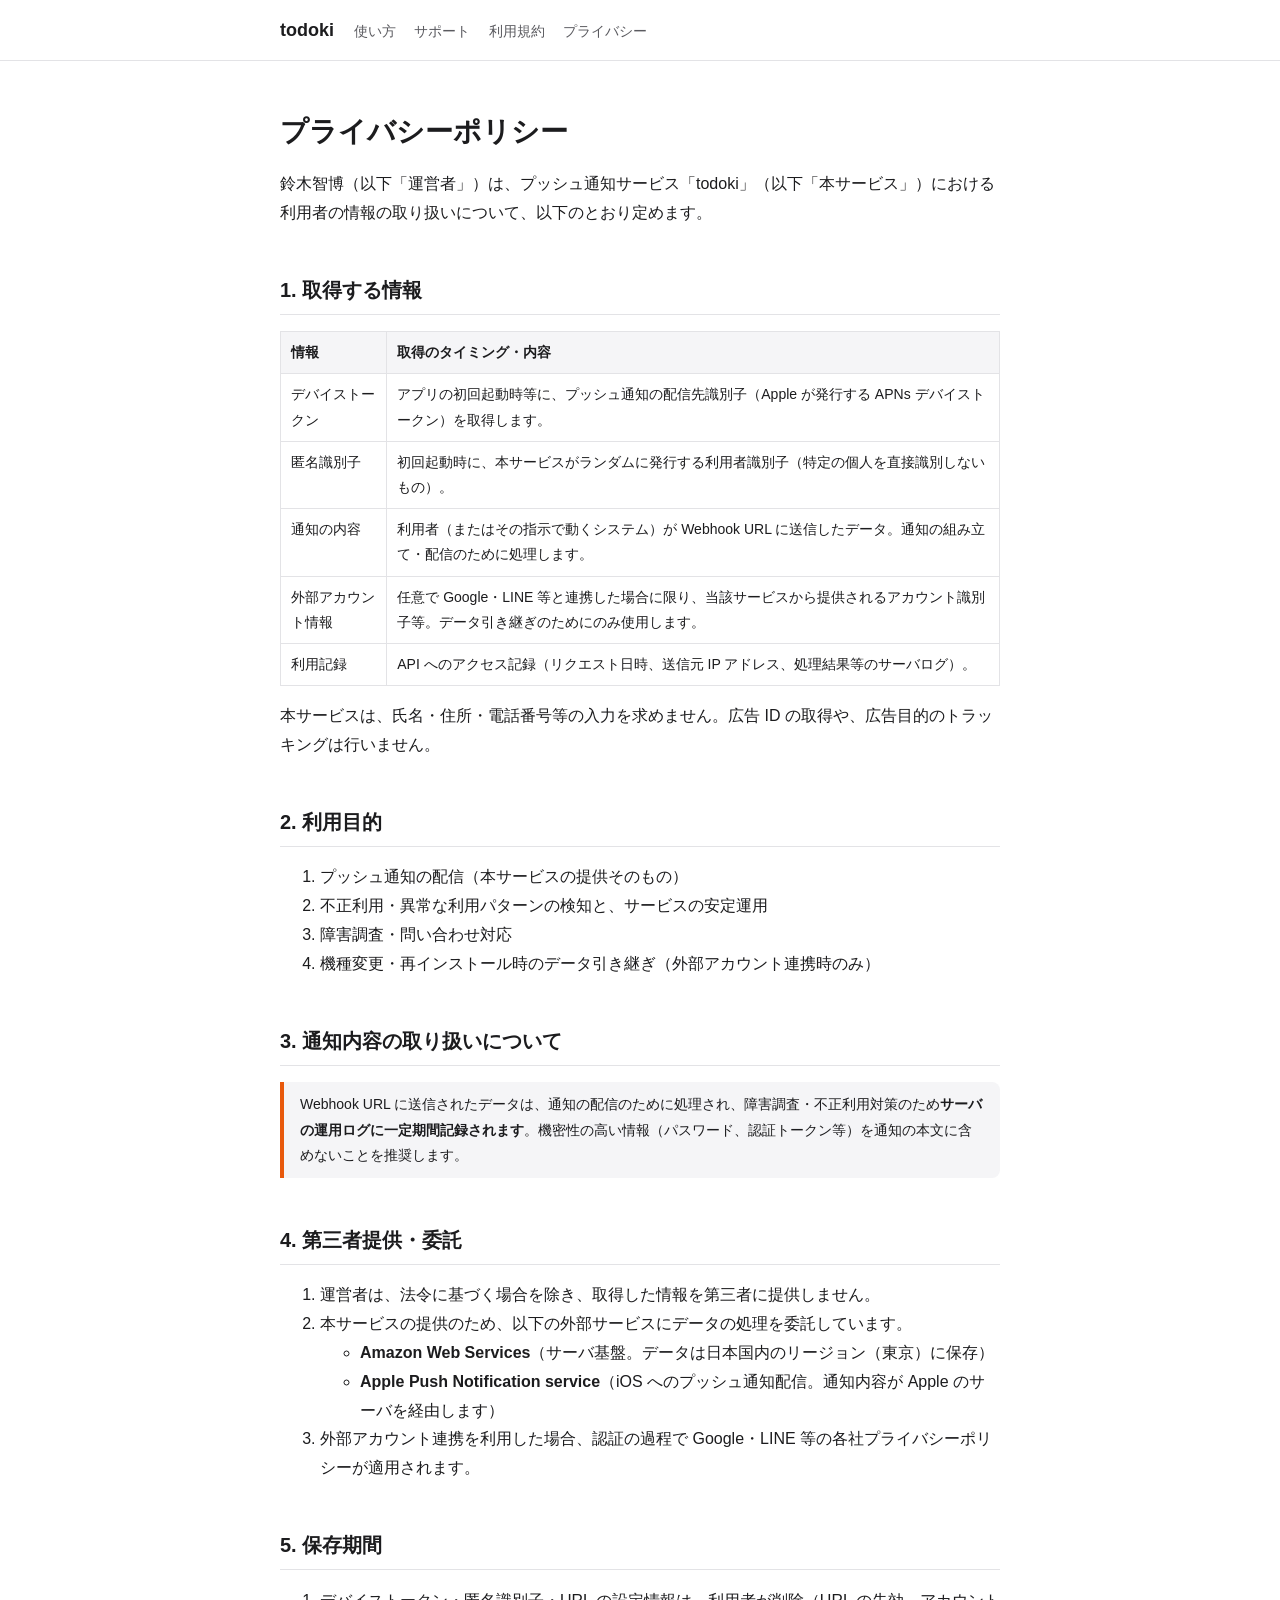
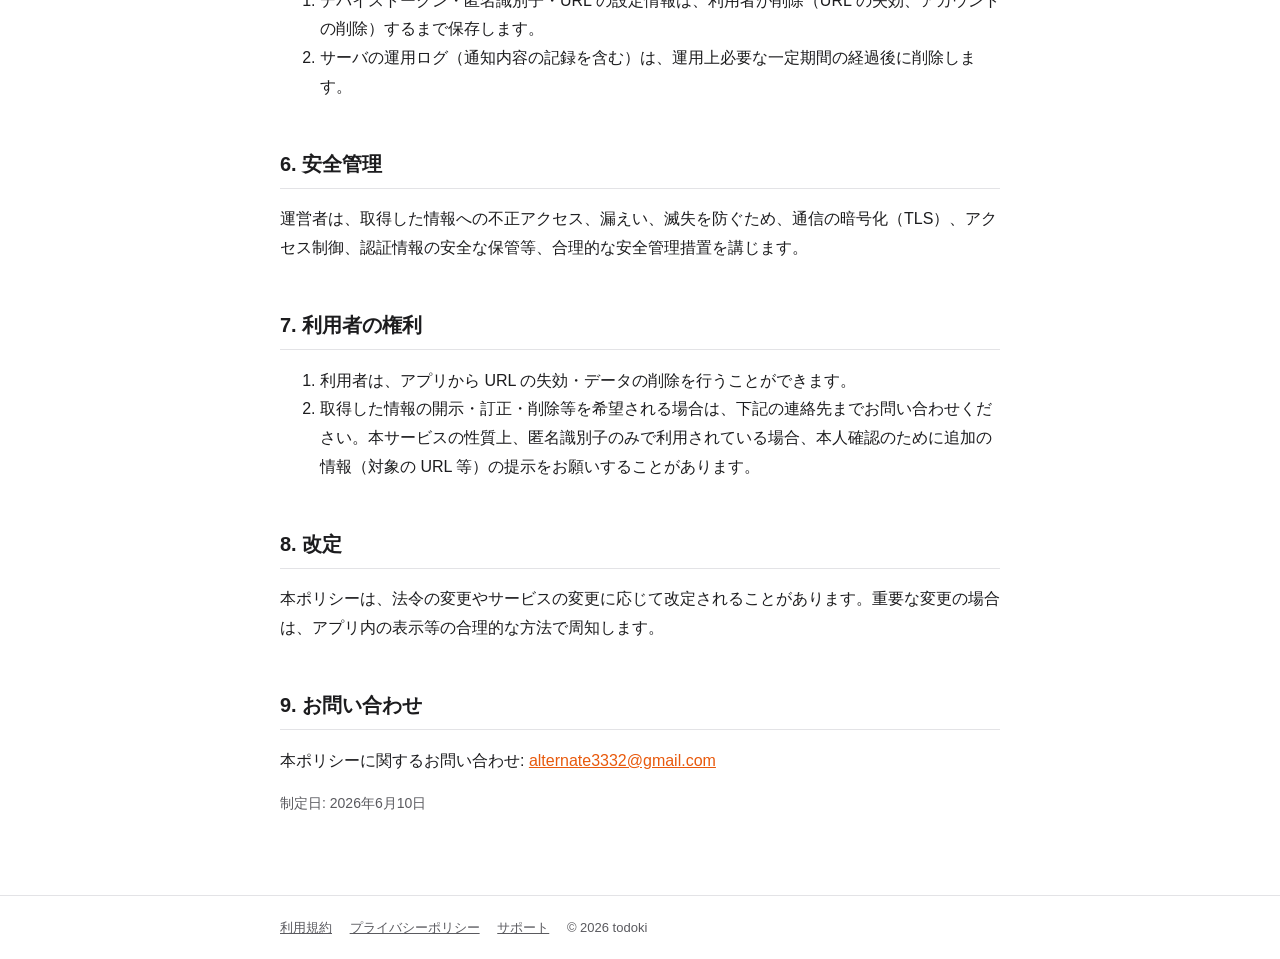
==== privacy.html @ 41c487b2 "公開サイト初版（利用規約/プライバシー/使い方/サポート） Source: alternate3332/todoki の site/ ディレクトリ（こちらが原本・編集はそちらで）  Co-Author" ====
<!DOCTYPE html>
<html lang="ja">
<head>
<meta charset="utf-8">
<meta name="viewport" content="width=device-width, initial-scale=1">
<title>プライバシーポリシー — todoki</title>
<link rel="stylesheet" href="style.css">
</head>
<body>
<header class="site">
  <div class="inner">
    <a class="brand" href="./">todoki</a>
    <nav>
      <a href="usage.html">使い方</a>
      <a href="support.html">サポート</a>
      <a href="terms.html">利用規約</a>
      <a href="privacy.html">プライバシー</a>
    </nav>
  </div>
</header>
<main>
  <h1>プライバシーポリシー</h1>
  <p>鈴木智博（以下「運営者」）は、プッシュ通知サービス「todoki」（以下「本サービス」）における利用者の情報の取り扱いについて、以下のとおり定めます。</p>

  <h2>1. 取得する情報</h2>
  <table>
    <tr><th>情報</th><th>取得のタイミング・内容</th></tr>
    <tr><td>デバイストークン</td><td>アプリの初回起動時等に、プッシュ通知の配信先識別子（Apple が発行する APNs デバイストークン）を取得します。</td></tr>
    <tr><td>匿名識別子</td><td>初回起動時に、本サービスがランダムに発行する利用者識別子（特定の個人を直接識別しないもの）。</td></tr>
    <tr><td>通知の内容</td><td>利用者（またはその指示で動くシステム）が Webhook URL に送信したデータ。通知の組み立て・配信のために処理します。</td></tr>
    <tr><td>外部アカウント情報</td><td>任意で Google・LINE 等と連携した場合に限り、当該サービスから提供されるアカウント識別子等。データ引き継ぎのためにのみ使用します。</td></tr>
    <tr><td>利用記録</td><td>API へのアクセス記録（リクエスト日時、送信元 IP アドレス、処理結果等のサーバログ）。</td></tr>
  </table>
  <p>本サービスは、氏名・住所・電話番号等の入力を求めません。広告 ID の取得や、広告目的のトラッキングは行いません。</p>

  <h2>2. 利用目的</h2>
  <ol>
    <li>プッシュ通知の配信（本サービスの提供そのもの）</li>
    <li>不正利用・異常な利用パターンの検知と、サービスの安定運用</li>
    <li>障害調査・問い合わせ対応</li>
    <li>機種変更・再インストール時のデータ引き継ぎ（外部アカウント連携時のみ）</li>
  </ol>

  <h2>3. 通知内容の取り扱いについて</h2>
  <div class="note">
    Webhook URL に送信されたデータは、通知の配信のために処理され、障害調査・不正利用対策のため<strong>サーバの運用ログに一定期間記録されます</strong>。機密性の高い情報（パスワード、認証トークン等）を通知の本文に含めないことを推奨します。
  </div>

  <h2>4. 第三者提供・委託</h2>
  <ol>
    <li>運営者は、法令に基づく場合を除き、取得した情報を第三者に提供しません。</li>
    <li>本サービスの提供のため、以下の外部サービスにデータの処理を委託しています。
      <ul>
        <li><strong>Amazon Web Services</strong>（サーバ基盤。データは日本国内のリージョン（東京）に保存）</li>
        <li><strong>Apple Push Notification service</strong>（iOS へのプッシュ通知配信。通知内容が Apple のサーバを経由します）</li>
      </ul>
    </li>
    <li>外部アカウント連携を利用した場合、認証の過程で Google・LINE 等の各社プライバシーポリシーが適用されます。</li>
  </ol>

  <h2>5. 保存期間</h2>
  <ol>
    <li>デバイストークン・匿名識別子・URL の設定情報は、利用者が削除（URL の失効、アカウントの削除）するまで保存します。</li>
    <li>サーバの運用ログ（通知内容の記録を含む）は、運用上必要な一定期間の経過後に削除します。</li>
  </ol>

  <h2>6. 安全管理</h2>
  <p>運営者は、取得した情報への不正アクセス、漏えい、滅失を防ぐため、通信の暗号化（TLS）、アクセス制御、認証情報の安全な保管等、合理的な安全管理措置を講じます。</p>

  <h2>7. 利用者の権利</h2>
  <ol>
    <li>利用者は、アプリから URL の失効・データの削除を行うことができます。</li>
    <li>取得した情報の開示・訂正・削除等を希望される場合は、下記の連絡先までお問い合わせください。本サービスの性質上、匿名識別子のみで利用されている場合、本人確認のために追加の情報（対象の URL 等）の提示をお願いすることがあります。</li>
  </ol>

  <h2>8. 改定</h2>
  <p>本ポリシーは、法令の変更やサービスの変更に応じて改定されることがあります。重要な変更の場合は、アプリ内の表示等の合理的な方法で周知します。</p>

  <h2>9. お問い合わせ</h2>
  <p>本ポリシーに関するお問い合わせ: <a href="mailto:alternate3332@gmail.com">alternate3332@gmail.com</a></p>

  <p style="color:#5a5a5f; font-size:14px;">制定日: 2026年6月10日</p>
</main>
<footer class="site">
  <div class="inner">
    <a href="terms.html">利用規約</a>
    <a href="privacy.html">プライバシーポリシー</a>
    <a href="support.html">サポート</a>
    <span>© 2026 todoki</span>
  </div>
</footer>
</body>
</html>
---- style.css ----
:root {
  --fg: #1c1c1e;
  --fg-soft: #5a5a5f;
  --bg: #ffffff;
  --bg-soft: #f5f5f7;
  --accent: #e8590c;
  --border: #e3e3e6;
  --code-bg: #f0f0f2;
}

* { box-sizing: border-box; }

body {
  margin: 0;
  color: var(--fg);
  background: var(--bg);
  font-family: -apple-system, BlinkMacSystemFont, "Hiragino Sans", "Noto Sans JP", sans-serif;
  line-height: 1.8;
  font-size: 16px;
}

header.site {
  border-bottom: 1px solid var(--border);
  background: var(--bg);
}

header.site .inner {
  max-width: 760px;
  margin: 0 auto;
  padding: 14px 20px;
  display: flex;
  align-items: baseline;
  gap: 20px;
  flex-wrap: wrap;
}

header.site .brand {
  font-weight: 700;
  font-size: 18px;
  color: var(--fg);
  text-decoration: none;
}

header.site nav a {
  color: var(--fg-soft);
  text-decoration: none;
  margin-right: 14px;
  font-size: 14px;
}

header.site nav a:hover { color: var(--accent); }

main {
  max-width: 760px;
  margin: 0 auto;
  padding: 32px 20px 64px;
}

h1 { font-size: 28px; line-height: 1.4; }
h2 { font-size: 20px; margin-top: 2.2em; border-bottom: 1px solid var(--border); padding-bottom: 6px; }
h3 { font-size: 16px; margin-top: 1.8em; }

a { color: var(--accent); }

p.lead { font-size: 18px; color: var(--fg-soft); }

code {
  background: var(--code-bg);
  padding: 2px 6px;
  border-radius: 4px;
  font-size: 0.88em;
  font-family: ui-monospace, "SF Mono", Menlo, monospace;
}

pre {
  background: var(--bg-soft);
  border: 1px solid var(--border);
  border-radius: 8px;
  padding: 14px 16px;
  overflow-x: auto;
  line-height: 1.6;
}

pre code { background: none; padding: 0; font-size: 13px; }

table {
  border-collapse: collapse;
  width: 100%;
  font-size: 14px;
  margin: 1em 0;
}

th, td {
  border: 1px solid var(--border);
  padding: 8px 10px;
  text-align: left;
  vertical-align: top;
}

th { background: var(--bg-soft); }

.note {
  background: var(--bg-soft);
  border-left: 4px solid var(--accent);
  border-radius: 0 8px 8px 0;
  padding: 10px 16px;
  margin: 1.2em 0;
  font-size: 14px;
}

.steps { counter-reset: step; list-style: none; padding-left: 0; }
.steps li {
  counter-increment: step;
  margin: 14px 0;
  padding-left: 44px;
  position: relative;
}
.steps li::before {
  content: counter(step);
  position: absolute;
  left: 0;
  top: 2px;
  width: 28px;
  height: 28px;
  border-radius: 50%;
  background: var(--accent);
  color: #fff;
  font-weight: 700;
  display: flex;
  align-items: center;
  justify-content: center;
  font-size: 14px;
}

footer.site {
  border-top: 1px solid var(--border);
  color: var(--fg-soft);
  font-size: 13px;
}
footer.site .inner {
  max-width: 760px;
  margin: 0 auto;
  padding: 20px;
}
footer.site a { color: var(--fg-soft); margin-right: 14px; }
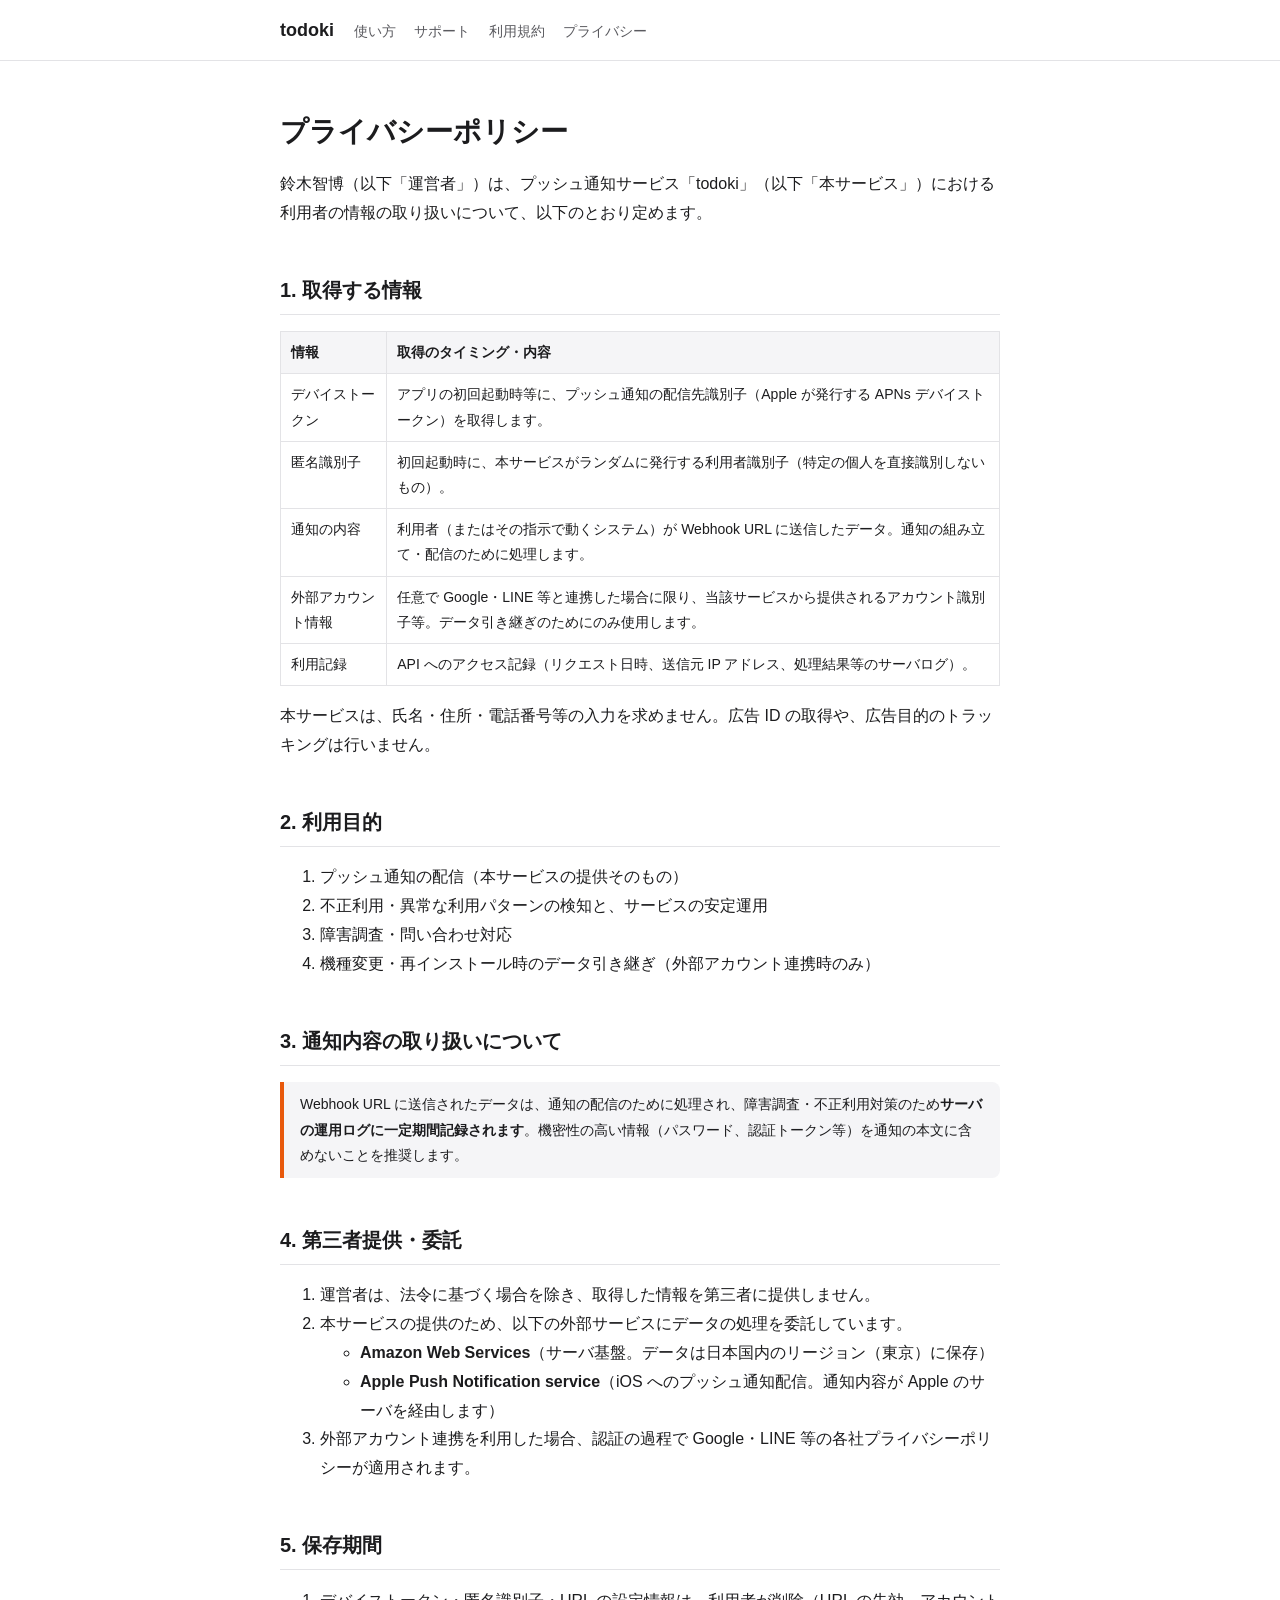
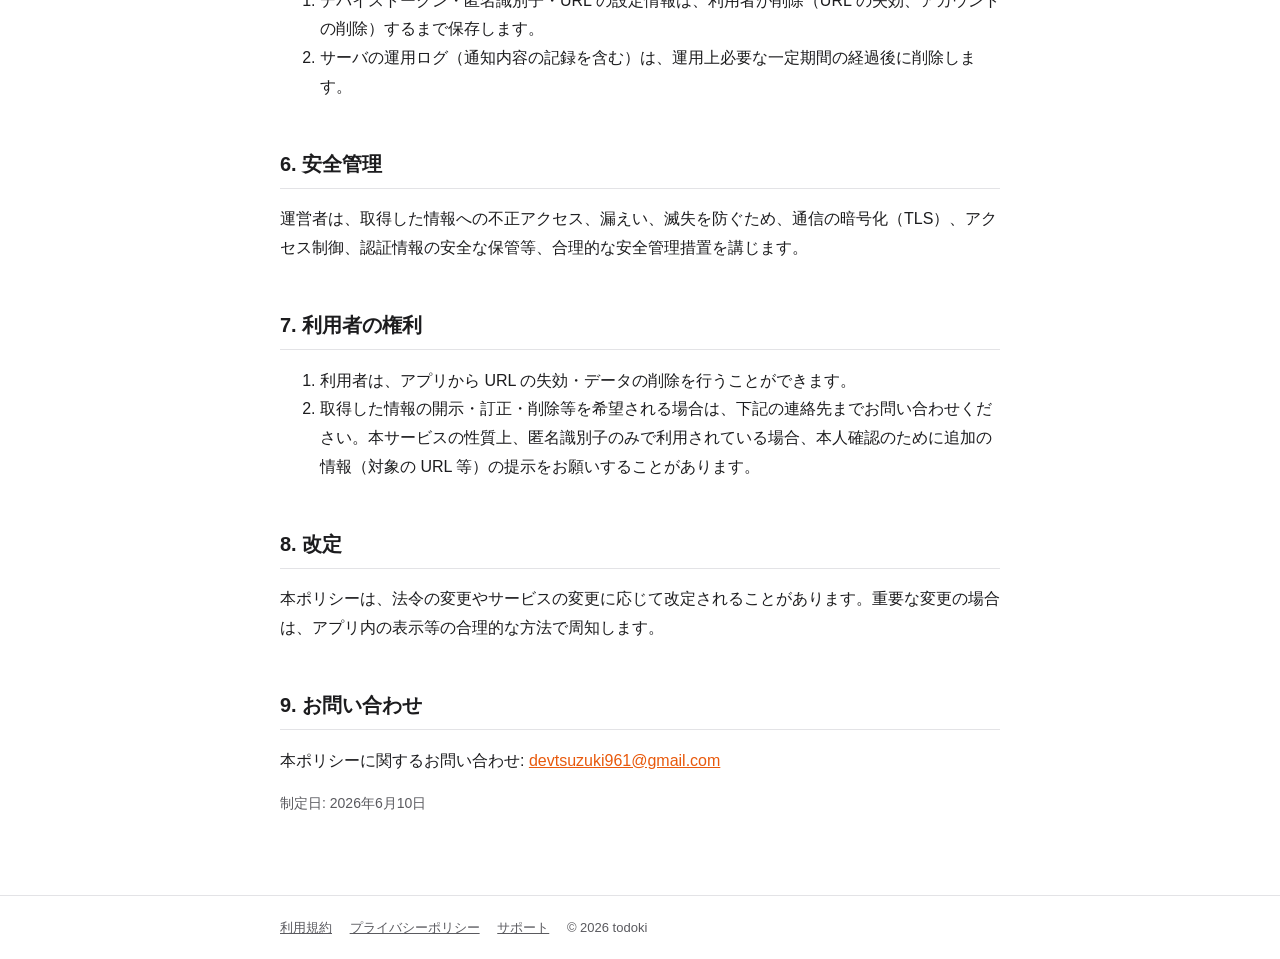
==== commit 346406bd: "deploy site from todoki repo (2026-06-11)" ====
--- a/privacy.html
+++ b/privacy.html
@@ -77,7 +77,7 @@
   <p>本ポリシーは、法令の変更やサービスの変更に応じて改定されることがあります。重要な変更の場合は、アプリ内の表示等の合理的な方法で周知します。</p>
 
   <h2>9. お問い合わせ</h2>
-  <p>本ポリシーに関するお問い合わせ: <a href="mailto:alternate3332@gmail.com">alternate3332@gmail.com</a></p>
+  <p>本ポリシーに関するお問い合わせ: <a href="mailto:devtsuzuki961@gmail.com">devtsuzuki961@gmail.com</a></p>
 
   <p style="color:#5a5a5f; font-size:14px;">制定日: 2026年6月10日</p>
 </main>
